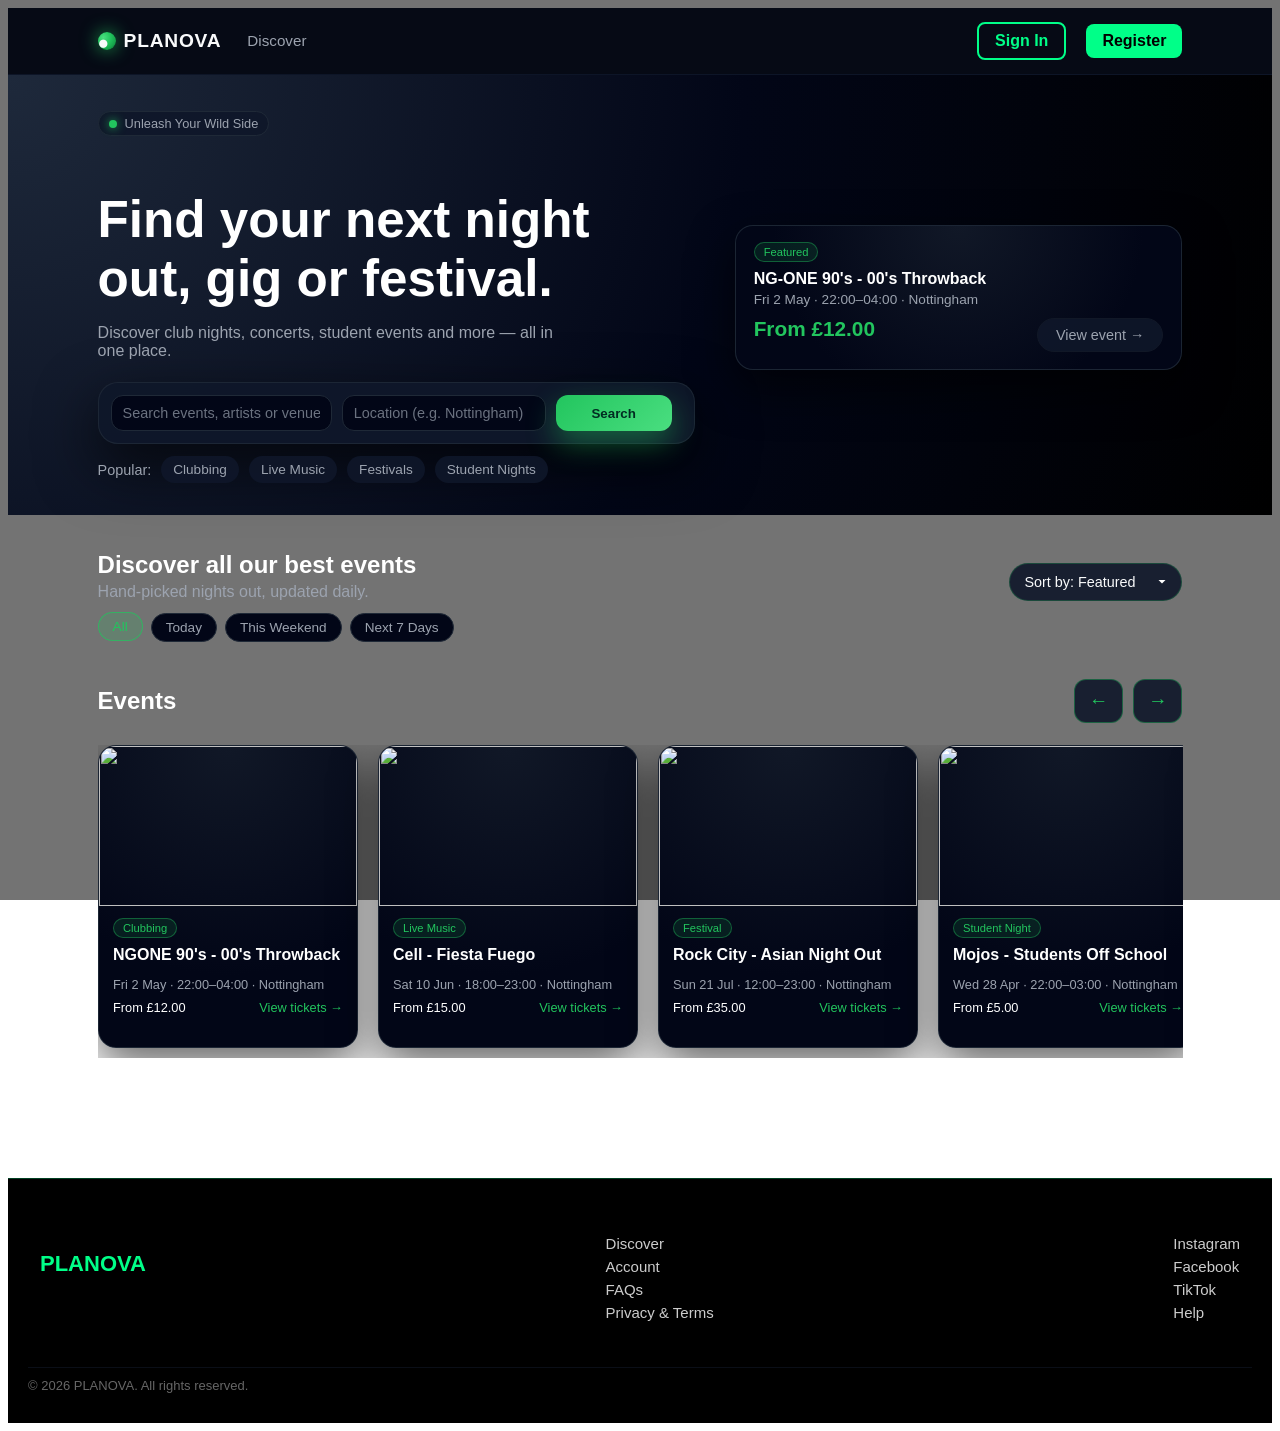
==== index.html @ 97da062a "Add files via upload" ====
<!DOCTYPE html>
<html lang="en">
<head>
  <meta charset="UTF-8" />
  <title>PLANOVA – Discover Events & Nights Out</title>
  <meta name="viewport" content="width=device-width, initial-scale=1" />
  <link rel="stylesheet" href="styles.css" />
  <style>
.btn-outline {
  padding: 8px 16px;
  border: 2px solid #00ff88;
  color: #00ff88;
  background: transparent;
  border-radius: 8px;
  font-weight: 600;
  text-decoration: none;
  transition: 0.25s ease;
}

.btn-outline:hover {
  background: #00ff88;
  color: #000;
  transform: translateY(-2px);
}

/* SIGN IN (outline) */
.nav .btn-outline {
  padding: 8px 16px !important;
  border: 2px solid #00ff88 !important;
  color: #00ff88 !important;
  background: transparent !important;
  border-radius: 8px !important;
  font-weight: 600 !important;
  text-decoration: none !important;
  transition: 0.25s ease !important;
  display: inline-block !important;
}

.nav .btn-outline:hover {
  background: #00ff88 !important;
  color: #000 !important;
  transform: translateY(-2px) !important;
}

/* REGISTER (primary) */
.nav .btn-primary {
  padding: 8px 16px !important;
  background: #00ff88 !important;
  color: #000 !important;
  border-radius: 8px !important;
  font-weight: 700 !important;
  text-decoration: none !important;
  border: none !important;
  transition: 0.25s ease !important;
  display: inline-block !important;
}

.nav .btn-primary:hover {
  background: #00cc66 !important;
  transform: translateY(-2px) !important;
}



  </style>
</head>
<body>

  <!-- NAV -->
  <header class="nav">
    <div class="nav-left">
      <a href="index.html" class="logo">
        <span class="logo-mark">●</span>
        PLANOVA
      </a>
      <nav class="nav-links">
        <a href="#discover">Discover</a>
      </nav>
    </div>
    <div class="nav-right">
      <a href="signin.html" class="btn-outline">Sign In</a>
      <a href="register.html" class="btn-primary">Register</a>
    </div>
  </header>

  <!-- HERO -->
   <section class="hero">
    <div class="hero-inner">
      <div class="hero-copy">
         <div class="hero-pill">
          <span class="dot-live"></span>
           Unleash Your Wild Side
        </div>

        <h1>Find your next night out, gig or festival.</h1>
        <p>Discover club nights, concerts, student events and more — all in one place.</p>

        <!-- SEARCH -->
        <form class="hero-search" id="hero-search">
          <input id="search-input" type="text" placeholder="Search events, artists or venues" />
          <input id="search-location" type="text" placeholder="Location (e.g. Nottingham)" />
          <button type="submit">Search</button>
        </form>

        <!-- TAGS -->
        <div class="hero-tags">
          <span>Popular:</span>
          <button data-tag="Clubbing">Clubbing</button>
          <button data-tag="Live Music">Live Music</button>
          <button data-tag="Festival">Festivals</button>
          <button data-tag="Student Night">Student Nights</button>
        </div>
      </div>












      <!-- FEATURED CARD -->
      <div class="hero-panel">
        <div class="mini-card">
          <span class="badge">Featured</span>
          <h3>NG-ONE 90's - 00's Throwback</h3>
          <p>Fri 2 May · 22:00–04:00 · Nottingham</p>
          <div class="mini-card-footer">
            <span class="price">From £12.00</span>
            <button class="btn-ghost" onclick="window.location.href='event.html?id=1'">
  View event →
</button>














          </div>
        </div>
      </div>
    </div>
  </section>

  <!-- DISCOVER -->
  <main class="main">
    <section class="section" id="discover">
      <div class="section-header">
        <div>
          <h2>Discover all our best events</h2>
          <p>Hand‑picked nights out, updated daily.</p>
        </div> 
        <select id="sort-select">
          <option value="featured">Sort by: Featured</option>
          <option value="price-asc">Price: Low to High</option>
          <option value="price-desc">Price: High to Low</option>
          <option value="date">Date: Soonest</option>
        </select>
      </div>

      <!-- DATE FILTERS -->
       <div class="filters-left" id="date-filters">
        <button class="filter-pill active" data-range="all">All</button>
        <button class="filter-pill" data-range="today">Today</button>
        <button class="filter-pill" data-range="weekend">This Weekend</button>
        <button class="filter-pill" data-range="week">Next 7 Days</button>
      </div>

      <!-- EVENT GRID -->
      <div class="events-slider-header">
  <h2>Events</h2>

  <div class="slider-controls">
    <button class="slider-btn" id="slide-left">←</button>
    <button class="slider-btn" id="slide-right">→</button>
  </div>
</div>

<div class="events-slider-wrapper">
  <div class="events-slider" id="events-slider"></div>
</div>


    </section>
  </main>

  <script src="script.js"></script>
  <script>
document.addEventListener("DOMContentLoaded", () => {
    const user = JSON.parse(localStorage.getItem("planova_user"));
    const navRight = document.querySelector(".nav-right");

    if (user) {
        navRight.innerHTML = `
            <div class="user-icon" onclick="window.location.href='profile.html'">
                <a href="account.html" class="nav-user-btn">Account</a>
            </div>
        `;
    } else {
        navRight.innerHTML = `
            <a href="signin.html" class="nav-btn">Sign In</a>
            <a href="register.html" class="nav-btn">Register</a>
        `;
    }
});
</script>

<footer class="footer">
  <div class="footer-inner">

    <div class="footer-col">
      <h3 class="footer-title">PLANOVA</h3>
    </div>

    <div class="footer-col">
      <a href="#discover">Discover</a>
      <a href="account.html">Account</a>
      <a href="#">FAQs</a>
      <a href="#">Privacy & Terms</a>
    </div>

    <div class="footer-col">
      <a href="#">Instagram</a>
      <a href="#">Facebook</a>
      <a href="#">TikTok</a>
      <a href="#">Help</a>
    </div>

  </div>

  <div class="footer-bottom">
    © 2026 PLANOVA. All rights reserved.
  </div>
</footer>

</body>
</html>
---- styles.css ----
:root {
  --bg: #020617;
  --bg-alt: #050816;
  --bg-soft: #0b1020;
  --card-bg: #020617;
  --accent: #22c55e;
  --accent-soft: rgba(34, 197, 94, 0.16);
  --accent-strong: #4ade80;
  --text: #f9fafb;
  --muted: #9ca3af;
  --border: #1f2937;
  --radius-lg: 18px;
  --radius-md: 12px;
  --radius-pill: 999px;
  --shadow-soft: 0 22px 60px rgba(0, 0, 0, 0.7);
  --shadow-card: 0 18px 45px rgba(0, 0, 0, 0.6);
  --transition: 0.18s ease-out;
  --font-sans: system-ui, -apple-system, BlinkMacSystemFont, "SF Pro Text", "Segoe UI", sans-serif;
}

*,
*::before,
*::after {
  box-sizing: border-box;
}

body {
  background: url("https://images.pexels.com/photos/1190297/pexels-photo-1190297.jpeg") no-repeat center center fixed;
  background-size: cover;
  color: white;
  font-family: Arial, sans-serif;
}

body::before {
  content: "";
  position: fixed;
  inset: 0;
  background: rgba(0,0,0,0.55); /* adjust darkness */
  z-index: -1;
}

/* NAV */

.nav {
  position: sticky;
  top: 0;
  z-index: 30;
  display: flex;
  align-items: center;
  justify-content: space-between;
  padding: 14px 7vw;
  background: rgba(3, 7, 18, 0.96);
  backdrop-filter: blur(18px);
  border-bottom: 1px solid rgba(15, 23, 42, 0.9);
}

.nav-left {
  display: flex;
  align-items: center;
  gap: 26px;
}

.logo {
  display: inline-flex;
  align-items: center;
  gap: 8px;
  font-weight: 800;
  font-size: 1.2rem;
  letter-spacing: 0.04em;
  color: var(--text);
  text-decoration: none;
}

.logo-mark {
  width: 18px;
  height: 18px;
  border-radius: 999px;
  background: radial-gradient(circle at 30% 30%, #4ade80, #22c55e 40%, #16a34a 70%, #052e16 100%);
  box-shadow: 0 0 18px rgba(34, 197, 94, 0.8);
}

.nav-links a {
  margin-right: 18px;
  font-size: 0.95rem;
  color: var(--muted);
  text-decoration: none;
  transition: color var(--transition);
}

.nav-links a:hover {
  color: var(--text);
}

.nav-right {
  display: flex;
  align-items: center;
  gap: 10px;
}

.nav-icon-btn {
  border-radius: 999px;
  border: 1px solid #1f2937;
  background: #020617;
  color: var(--muted);
  width: 34px;
  height: 34px;
  display: inline-flex;
  align-items: center;
  justify-content: center;
  cursor: pointer;
}

/* BUTTONS */

.btn-primary,
.btn-outline,
.btn-ghost,
.chip {
  border-radius: var(--radius-pill);
  padding: 8px 18px;
  font-size: 0.9rem;
  border: 1px solid transparent;
  cursor: pointer;
  text-decoration: none;
  display: inline-flex;
  align-items: center;
  justify-content: center;
  gap: 6px;
  transition:
    background var(--transition),
    color var(--transition),
    border-color var(--transition),
    transform var(--transition),
    box-shadow var(--transition);
}

.btn-primary {
  background: linear-gradient(135deg, #22c55e, #4ade80);
  color: #022c22;
  font-weight: 600;
  box-shadow: 0 14px 36px rgba(34, 197, 94, 0.55);
}

.btn-primary:hover {
  transform: translateY(-1px);
  box-shadow: 0 20px 48px rgba(34, 197, 94, 0.7);
}

.btn-outline {
  background: transparent;
  color: var(--text);
  border-color: #374151;
}

.btn-outline:hover {
  border-color: #4b5563;
  background: rgba(15, 23, 42, 0.9);
}

.btn-ghost {
  background: rgba(15, 23, 42, 0.9);
  color: var(--muted);
  border-color: #111827;
}

.btn-ghost:hover {
  background: var(--accent-soft);
  color: var(--accent);
  border-color: rgba(34, 197, 94, 0.7);
}

.chip {
  background: #020617;
  color: var(--muted);
  border-color: #1f2937;
  font-size: 0.8rem;
  padding: 6px 12px;
}

.chip:hover {
  background: var(--accent-soft);
  color: var(--accent);
  border-color: rgba(34, 197, 94, 0.7);
}

/* HERO */

.hero {
  padding: 36px 7vw 32px;
  background:
    radial-gradient(circle at top left, #1e293b 0, #020617 55%, #000 100%);
}

.hero-inner {
  display: grid;
  grid-template-columns: minmax(0, 1.6fr) minmax(0, 1.2fr);
  gap: 40px;
  align-items: center;
}

.hero-copy h1 {
  font-size: clamp(2.4rem, 4vw, 3.2rem);
  margin-bottom: 10px;
}

.hero-copy p {
  color: var(--muted);
  margin-bottom: 22px;
  max-width: 480px;
}

.hero-pill {
  display: inline-flex;
  align-items: center;
  gap: 8px;
  padding: 4px 10px;
  border-radius: var(--radius-pill);
  background: rgba(15, 23, 42, 0.9);
  border: 1px solid #1f2937;
  color: var(--muted);
  font-size: 0.8rem;
  margin-bottom: 12px;
}

.dot-live {
  width: 8px;
  height: 8px;
  border-radius: 999px;
  background: #22c55e;
  box-shadow: 0 0 10px rgba(34, 197, 94, 0.9);
}

/* HERO SEARCH */

.hero-search {
  display: grid;
  grid-template-columns: 2.1fr 1.4fr 1.1fr auto;
  gap: 10px;
  padding: 12px;
  background: rgba(15, 23, 42, 0.96);
  border-radius: 20px;
  border: 1px solid rgba(31, 41, 55, 0.9);
  box-shadow: var(--shadow-soft);
  margin-bottom: 12px;
}

.hero-search .field {
  display: flex;
  flex-direction: column;
  gap: 4px;
}

.hero-search label {
  font-size: 0.75rem;
  color: #6b7280;
}

.hero-search input {
  border-radius: var(--radius-md);
  border: 1px solid #1f2937;
  background: #020617;
  color: var(--text);
  padding: 9px 11px;
  font-size: 0.9rem;
}

.hero-search input::placeholder {
  color: #6b7280;
}

.hero-search button {
  border-radius: var(--radius-md);
  border: none;
  background: linear-gradient(135deg, #22c55e, #4ade80);
  color: #022c22;
  font-weight: 600;
  padding: 0 18px;
  cursor: pointer;
  box-shadow: 0 12px 30px rgba(34, 197, 94, 0.45);
  transition: transform var(--transition), box-shadow var(--transition);
}

.hero-search button:hover {
  transform: translateY(-1px);
  box-shadow: 0 18px 40px rgba(34, 197, 94, 0.6);
}

/* HERO TAGS & STATS */

.hero-tags {
  margin-top: 10px;
  display: flex;
  align-items: center;
  gap: 10px;
  flex-wrap: wrap;
  color: var(--muted);
  font-size: 0.9rem;
}

.hero-tags button {
  border-radius: var(--radius-pill);
  border: none;
  padding: 6px 12px;
  background: rgba(15, 23, 42, 0.9);
  color: var(--muted);
  cursor: pointer;
  font-size: 0.85rem;
  transition:
    background var(--transition),
    color var(--transition),
    transform var(--transition);
}

.hero-tags button:hover {
  background: var(--accent-soft);
  color: var(--accent);
  transform: translateY(-1px);
}

.hero-stats {
  margin-top: 18px;
  display: flex;
  gap: 20px;
  flex-wrap: wrap;
}

.hero-stats strong {
  display: block;
  font-size: 1.1rem;
}

.hero-stats span {
  font-size: 0.8rem;
  color: var(--muted);
}

/* HERO PANEL */

.hero-panel {
  display: flex;
  flex-direction: column;
  gap: 14px;
}

.mini-card {
  background: radial-gradient(circle at top, #111827 0, #020617 70%);
  border-radius: 18px;
  border: 1px solid rgba(31, 41, 55, 0.9);
  padding: 16px 18px;
  box-shadow: var(--shadow-card);
}

.mini-card h3 {
  margin: 8px 0 4px;
  font-size: 1rem;
}

.mini-card p {
  margin: 0;
  font-size: 0.85rem;
  color: var(--muted);
}

.mini-card-footer {
  margin-top: 10px;
  display: flex;
  justify-content: space-between;
  align-items: center;
}

.price {
  font-weight: 700;
}

.mini-stack {
  display: flex;
  flex-direction: column;
  gap: 8px;
}

.mini-pill {
  display: flex;
  gap: 10px;
  align-items: center;
  padding: 8px 10px;
  border-radius: 14px;
  background: rgba(15, 23, 42, 0.9);
  border: 1px solid #111827;
}

.mini-pill p {
  margin: 0;
  font-size: 0.85rem;
}

.mini-pill small {
  color: var(--muted);
  font-size: 0.75rem;
}

/* BADGES */

.badge {
  display: inline-flex;
  align-items: center;
  justify-content: center;
  border-radius: var(--radius-pill);
  padding: 3px 9px;
  font-size: 0.7rem;
  background: rgba(34, 197, 94, 0.12);
  color: var(--accent);
  border: 1px solid rgba(34, 197, 94, 0.4);
}

.badge-soft {
  background: rgba(15, 23, 42, 0.9);
  color: #e5e7eb;
  border-color: #1f2937;
}

/* MAIN & SECTIONS */

.main {
  padding: 10px 7vw 40px;
}

.section {
  margin-top: 26px;
}

.section-alt {
  background: radial-gradient(circle at top, #020617 0, #000 80%);
  border-radius: 24px;
  padding: 24px 20px;
  border: 1px solid #111827;
  box-shadow: var(--shadow-soft);
}

.section-header {
  display: flex;
  justify-content: space-between;
  align-items: flex-end;
  gap: 10px;
  margin-bottom: 12px;
}

.section-header h2 {
  margin: 0 0 4px;
}

.section-header p {
  margin: 0;
  color: var(--muted);
}

/* FILTERS */

.filters-left {
  display: flex;
  flex-wrap: wrap;
  gap: 8px;
  margin-bottom: 12px;
}

.filter-pill {
  border-radius: var(--radius-pill);
  border: 1px solid #1f2937;
  background: #020617;
  color: var(--muted);
  padding: 6px 14px;
  font-size: 0.85rem;
  cursor: pointer;
  transition:
    background var(--transition),
    color var(--transition),
    border-color var(--transition),
    transform var(--transition);
}

.filter-pill.active,
.filter-pill:hover {
  background: var(--accent-soft);
  color: var(--accent);
  border-color: rgba(34, 197, 94, 0.7);
  transform: translateY(-1px);
}

.filters-right select {
  border-radius: var(--radius-pill);
  border: 1px solid #1f2937;
  background: #020617;
  color: var(--muted);
  padding: 6px 12px;
  font-size: 0.85rem;
}

/* EVENTS GRID */

.events-grid {
  display: grid;
  grid-template-columns: repeat(auto-fill, minmax(260px, 1fr));
  gap: 18px;
  margin-top: 10px;
}

.event-card {
  background: radial-gradient(circle at top, #111827 0, #020617 70%);
  border-radius: 18px;
  border: 1px solid rgba(31, 41, 55, 0.9);
  overflow: hidden;
  box-shadow: var(--shadow-card);
  display: flex;
  flex-direction: column;
  cursor: pointer;
  text-decoration: none;
  color: inherit;
  transition:
    transform var(--transition),
    box-shadow var(--transition),
    border-color var(--transition);
}

.event-card:hover {
  transform: translateY(-4px);
  box-shadow: 0 24px 60px rgba(0, 0, 0, 0.8);
  border-color: rgba(34, 197, 94, 0.6);
}

.event-card img {
  width: 100%;
  height: 160px;
  object-fit: cover;
}

.event-card-body {
  padding: 12px 14px 14px;
}

.event-title {
  margin: 8px 0 4px;
  font-size: 1rem;
  font-weight: 600;
}

.event-meta {
  font-size: 0.8rem;
  color: var(--muted);
  margin-bottom: 8px;
}

.event-footer {
  display: flex;
  justify-content: space-between;
  align-items: center;
  font-size: 0.8rem;
  margin-top: 6px;
}

.event-cta {
  font-size: 0.8rem;
  color: var(--accent);
}

/* CITY GRID */

.city-grid {
  display: grid;
  grid-template-columns: repeat(auto-fill, minmax(190px, 1fr));
  gap: 14px;
}

.city-card {
  background: rgba(15, 23, 42, 0.96);
  border-radius: 16px;
  border: 1px solid #111827;
  padding: 12px 14px;
}

.city-card h3 {
  margin: 0 0 4px;
}

.city-card p {
  margin: 0 0 4px;
  font-size: 0.85rem;
  color: var(--muted);
}

.city-card span {
  font-size: 0.8rem;
  color: var(--accent);
}

/* ORGANISERS */

.organiser-layout {
  display: grid;
  grid-template-columns: minmax(0, 1.6fr) minmax(0, 1.2fr);
  gap: 26px;
  align-items: center;
}

.feature-list {
  list-style: none;
  padding-left: 0;
  margin: 12px 0;
}

.feature-list li {
  font-size: 0.9rem;
  color: var(--muted);
  margin-bottom: 6px;
}

.organiser-cta {
  display: flex;
  flex-wrap: wrap;
  gap: 10px;
  margin-top: 10px;
}

.organiser-panel {
  background: rgba(15, 23, 42, 0.96);
  border-radius: 18px;
  border: 1px solid #111827;
  padding: 14px 16px;
}

.stat-card h3 {
  margin: 4px 0 2px;
}

.stat-card p {
  margin: 0;
  font-size: 0.85rem;
  color: var(--muted);
}

.stat-row {
  display: flex;
  justify-content: space-between;
  margin-top: 10px;
}

.stat-row p {
  margin: 0;
  font-size: 0.8rem;
  color: var(--muted);
}

.stat-row h4 {
  margin: 2px 0 0;
}

.stat-bar {
  margin-top: 12px;
  height: 6px;
  border-radius: 999px;
  background: #020617;
  overflow: hidden;
}

.stat-bar span {
  display: block;
  height: 100%;
  background: linear-gradient(90deg, #22c55e, #4ade80);
}

.muted {
  color: var(--muted);
  font-size: 0.8rem;
}

/* EVENT DETAIL */

.event-main {
  padding-bottom: 40px;
}

/* ================================
   PLANOVA EVENT PAGE — UPGRADED
   ================================ */

/* EVENT HERO — Enhanced */
.event-hero {
  position: relative;
  height: 340px;
  overflow: hidden;
  border-bottom: 1px solid rgba(34, 197, 94, 0.15);
}

.event-hero img {
  width: 100%;
  height: 100%;
  object-fit: cover;
  filter: brightness(0.45) saturate(1.2);
  transform: scale(1.05);
}

.event-hero-overlay {
  position: absolute;
  inset: 0;
  padding: 50px 7vw;
  display: flex;
  flex-direction: column;
  justify-content: flex-end;
  gap: 12px;
  background: linear-gradient(
    to top,
    rgba(0, 0, 0, 0.65),
    rgba(0, 0, 0, 0.1)
  );
}

.event-hero-overlay h1 {
  font-size: clamp(2.2rem, 4vw, 3rem);
  font-weight: 800;
  text-shadow: 0 4px 20px rgba(0, 0, 0, 0.7);
}

.event-hero-overlay p {
  font-size: 1rem;
  color: #e5e7eb;
  opacity: 0.9;
}

/* EVENT LAYOUT — Improved spacing + readability */
.event-layout {
  padding: 40px 7vw 60px;
  display: grid;
  grid-template-columns: minmax(0, 2.2fr) minmax(0, 1fr);
  gap: 30px;
}

/* EVENT CONTENT — Cleaner, more premium */
.event-content {
  background: rgba(15, 23, 42, 0.85);
  border-radius: 20px;
  border: 1px solid rgba(34, 197, 94, 0.15);
  padding: 26px 28px;
  box-shadow: 0 18px 45px rgba(0, 0, 0, 0.55);
  backdrop-filter: blur(12px);
  animation: fadeIn 0.4s ease-out;
}

.event-content h2 {
  font-size: 1.6rem;
  margin-bottom: 12px;
}

.event-content p {
  line-height: 1.6;
  font-size: 1rem;
}

/* SIDEBAR — More premium card design */
.event-sidebar .event-card {
  background: rgba(15, 23, 42, 0.9);
  border-radius: 18px;
  border: 1px solid rgba(34, 197, 94, 0.2);
  padding: 20px 22px;
  box-shadow: 0 14px 35px rgba(0, 0, 0, 0.55);
  backdrop-filter: blur(10px);
  transition: transform 0.2s ease, box-shadow 0.2s ease;
}

.event-sidebar .event-card:hover {
  transform: translateY(-3px);
  box-shadow: 0 22px 55px rgba(0, 0, 0, 0.7);
}

.event-sidebar h3,
.event-sidebar h4 {
  margin-top: 0;
  margin-bottom: 10px;
}

/* TICKET PRICE */
.price {
  font-size: 1.3rem;
  font-weight: 700;
  color: var(--accent);
  margin-bottom: 12px;
}

/* MODAL — Fully styled */
.modal {
  position: fixed;
  inset: 0;
  background: rgba(0, 0, 0, 0.65);
  display: none;
  align-items: center;
  justify-content: center;
  z-index: 200;
  backdrop-filter: blur(6px);
}

.modal.show {
  display: flex;
}

.modal-content {
  background: rgba(15, 23, 42, 0.95);
  border-radius: 20px;
  padding: 28px 30px;
  width: 90%;
  max-width: 420px;
  border: 1px solid rgba(34, 197, 94, 0.25);
  box-shadow: 0 20px 60px rgba(0, 0, 0, 0.75);
  animation: fadeIn 0.3s ease-out;
}

.modal-content h3 {
  margin-top: 0;
  margin-bottom: 10px;
  font-size: 1.4rem;
}

.modal-content p {
  margin-bottom: 18px;
  color: var(--muted);
}

/* MOBILE IMPROVEMENTS */
@media (max-width: 900px) {
  .event-layout {
    grid-template-columns: 1fr;
  }

  .event-hero {
    height: 260px;
  }

  .event-content {
    padding: 22px;
  }
}

.ticket-tier {
  display: flex;
  justify-content: space-between;
  align-items: center;
  margin-bottom: 6px;
  font-size: 0.9rem;
}

.small-text {
  font-size: 0.8rem;
  color: var(--muted);
  margin-top: 6px;
}

.full-width {
  width: 100%;
}

.share-row {
  display: flex;
  flex-wrap: wrap;
  gap: 6px;
}

/* FOOTER */

.footer {
  border-top: 1px solid #111827;
  padding: 18px 7vw 24px;
  background: #020617;
  color: var(--muted);
  font-size: 0.85rem;
}

.footer-top {
  display: grid;
  grid-template-columns: 2fr 1fr 1fr 1fr;
  gap: 20px;
  margin-bottom: 12px;
}

.footer-top h4,
.footer-top h5 {
  margin: 0 0 6px;
  color: var(--text);
}

.footer-top a {
  display: block;
  color: var(--muted);
  text-decoration: none;
  margin-bottom: 4px;
  font-size: 0.85rem;
}

.footer-top a:hover {
  color: var(--text);
}

.footer-bottom {
  display: flex;
  justify-content: space-between;
  align-items: center;
  border-top: 1px solid #111827;
  padding-top: 10px;
}

/* RESPONSIVE */

@media (max-width: 1024px) {
  .hero-inner {
    grid-template-columns: 1.4fr 1.2fr;
  }

  .organiser-layout {
    grid-template-columns: 1.4fr 1.2fr;
  }
}

@media (max-width: 900px) {
  .hero-inner {
    grid-template-columns: 1fr;
  }

  .hero-panel {
    order: -1;
  }

  .hero-search {
    grid-template-columns: 1fr 1fr;
  }

  .event-layout {
    grid-template-columns: 1fr;
  }

  .footer-top {
    grid-template-columns: 1.5fr 1fr 1fr;
  }
}

@media (max-width: 700px) {
  .nav {
    padding-inline: 4vw;
  }

  .hero,
  .main,
  .event-layout,
  .footer {
    padding-inline: 4vw;
  }

  .nav-links {
    display: none;
  }

  .hero-search {
    grid-template-columns: 1fr;
  }

  .footer-top {
    grid-template-columns: 1fr 1fr;
  }
}

@media (max-width: 480px) {
  .footer-top {
    grid-template-columns: 1fr;
  }
}

/* ================================
   PLANOVA AUTH PAGES (Sign In / Register)
   ================================ */

.auth-container {
  min-height: calc(100vh - 80px);
  display: flex;
  align-items: center;
  justify-content: center;
  padding: 40px 20px;
}

.auth-box {
  width: 100%;
  max-width: 420px;
  background: rgba(15, 23, 42, 0.85);
  border: 1px solid rgba(34, 197, 94, 0.25);
  border-radius: 18px;
  padding: 32px 28px;
  box-shadow: 0 20px 60px rgba(0, 0, 0, 0.65);
  backdrop-filter: blur(14px);
  animation: fadeIn 0.4s ease-out;
}

.auth-box h2 {
  margin: 0 0 6px;
  font-size: 1.8rem;
  font-weight: 700;
  color: #f9fafb;
}

.auth-box .muted {
  margin-bottom: 20px;
  display: block;
  color: #9ca3af;
  font-size: 0.9rem;
}

.auth-box form {
  display: flex;
  flex-direction: column;
  gap: 14px;
}

.auth-box label {
  font-size: 0.85rem;
  color: #d1d5db;
}

.auth-box input {
  width: 100%;
  padding: 10px 12px;
  border-radius: 12px;
  border: 1px solid #1f2937;
  background: #020617;
  color: #f9fafb;
  font-size: 0.95rem;
  transition: border-color 0.2s ease;
}

.auth-box input:focus {
  border-color: #22c55e;
  outline: none;
  box-shadow: 0 0 0 2px rgba(34, 197, 94, 0.25);
}

.password-field {
  position: relative;
  display: flex;
  align-items: center;
}

.password-field input {
  width: 100%;
}

.toggle-password {
  position: absolute;
  right: 10px;
  background: none;
  border: none;
  color: #9ca3af;
  cursor: pointer;
  font-size: 1rem;
  transition: color 0.2s ease;
}

.toggle-password:hover {
  color: #22c55e;
}

.auth-switch {
  margin-top: 16px;
  text-align: center;
  font-size: 0.9rem;
  color: #9ca3af;
}

.auth-switch a {
  color: #22c55e;
  text-decoration: none;
  font-weight: 600;
}

.auth-switch a:hover {
  text-decoration: underline;
}

/* Buttons reused from main theme */
.full-width {
  width: 100%;
}

/* Fade animation */
@keyframes fadeIn {
  from {
    opacity: 0;
    transform: translateY(12px);
  }
  to {
    opacity: 1;
    transform: translateY(0);
  }
}

/* Mobile */
@media (max-width: 480px) {
  .auth-box {
    padding: 26px 22px;
  }

  .auth-box h2 {
    font-size: 1.6rem;
  }
}

/* ================================
   PLANOVA EVENT SLIDER
   ================================ */

.events-slider-header {
  display: flex;
  justify-content: space-between;
  align-items: center;
  margin-top: 25px;
  margin-bottom: 10px;
}

.slider-controls {
  display: flex;
  gap: 10px;
}
.events-slider {
  display: flex;
  gap: 18px;
  overflow-x: auto;
  scroll-behavior: smooth;
  padding-bottom: 10px;
}
#events-slider {
  display: flex;
  gap: 20px;
  transition: transform 3.35s ease; /* smooth + fast */
  will-change: transform; /* forces GPU acceleration */
}


.events-slider::-webkit-scrollbar {
  display: none;
}

.slider-btn {
  background: rgba(15, 23, 42, 0.9);
  border: 1px solid rgba(34, 197, 94, 0.4);
  color: var(--accent);
  padding: 10px 14px;
  border-radius: 12px;
  cursor: pointer;
  font-size: 1.2rem;
  transition: 0.2s ease;
  backdrop-filter: blur(6px);
}

.slider-btn:hover {
  background: rgba(34, 197, 94, 0.2);
}

.slider-btn.left {
  left: -10px;
}

.slider-btn.right {
  right: -10px;
}

/* Event cards inside slider */
.events-slider .event-card {
  min-width: 260px;
  max-width: 260px;
  flex-shrink: 0;
}

/* ================================
   PLANOVA SORT DROPDOWN
   ================================ */

#sort-select {
  appearance: none;
  -webkit-appearance: none;
  -moz-appearance: none;

  background: rgba(15, 23, 42, 0.9);
  border: 1px solid rgba(34, 197, 94, 0.25);
  color: var(--text);

  padding: 10px 40px 10px 14px;
  border-radius: var(--radius-pill);
  font-size: 0.9rem;
  cursor: pointer;

  backdrop-filter: blur(8px);
  transition: 0.2s ease;
  position: relative;

  background-image: url("data:image/svg+xml;utf8,<svg fill='%23ffffff' height='20' width='20' viewBox='0 0 20 20' xmlns='http://www.w3.org/2000/svg'><polygon points='5,7 15,7 10,12'/></svg>");
  background-repeat: no-repeat;
  background-position: right 12px center;
  background-size: 14px;
}

#sort-select:hover {
  border-color: rgba(34, 197, 94, 0.5);
  background: rgba(15, 23, 42, 0.95);
}

#sort-select:focus {
  outline: none;
  border-color: var(--accent);
  box-shadow: 0 0 0 2px rgba(34, 197, 94, 0.25);
}

/* Dropdown options */
#sort-select option {
  background: #0b1020;
  color: var(--text);
  padding: 10px;
}

.nav-user-btn {
  display: flex;
  align-items: center;
  gap: 6px;
  padding: 8px 14px;
  background: #111;
  color: white;
  border-radius: 8px;
  font-weight: 600;
  text-decoration: none;
  transition: 0.25s ease;
}

.nav-user-btn:hover {
  background: #00ff88;
  color: #000;
  transform: translateY(-2px);
}

.btn-outline {
  padding: 8px 16px;
  border: 2px solid #00ff88;
  color: #00ff88;
  background: transparent;
  border-radius: 8px;
  font-weight: 600;
  text-decoration: none;
  transition: 0.25s ease;
}

.btn-outline:hover {
  background: #00ff88;
  color: #000;
  transform: translateY(-2px);
}

/* SIGN IN (outline) */
.nav .btn-outline {
  padding: 8px 16px !important;
  border: 2px solid #00ff88 !important;
  color: #00ff88 !important;
  background: transparent !important;
  border-radius: 8px !important;
  font-weight: 600 !important;
  text-decoration: none !important;
  transition: 0.25s ease !important;
  display: inline-block !important;
}

.nav .btn-outline:hover {
  background: #00ff88 !important;
  color: #000 !important;
  transform: translateY(-2px) !important;
}

/* REGISTER (primary) */
.nav .btn-primary {
  padding: 8px 16px !important;
  background: #00ff88 !important;
  color: #000 !important;
  border-radius: 8px !important;
  font-weight: 700 !important;
  text-decoration: none !important;
  border: none !important;
  transition: 0.25s ease !important;
  display: inline-block !important;
}

.nav .btn-primary:hover {
  background: #00cc66 !important;
  transform: translateY(-2px) !important;
}

/* Base navbar button */
.nav-btn {
  padding: 8px 16px;
  border-radius: 8px;
  font-weight: 600;
  text-decoration: none;
  display: inline-block;
  transition: 0.25s ease;
  margin-left: 10px;
}

/* Sign In (outline style) */
.nav-btn[href*="signin"] {
  border: 2px solid #00ff88;
  color: #00ff88;
  background: transparent;
}

.nav-btn[href*="signin"]:hover {
  background: #00ff88;
  color: #000;
  transform: translateY(-2px);
}

/* Register (primary neon style) */
.nav-btn[href*="register"] {
  background: #00ff88;
  color: #000;
  border: none;
}

.nav-btn[href*="register"]:hover {
  background: #00cc66;
  transform: translateY(-2px);
}
/* FOOTER */
.footer {
  background: #000;
  padding: 50px 20px 30px;
  border-top: 1px solid rgba(0,255,136,0.25);
  margin-top: 80px;
}

.footer-inner {
  max-width: 1200px;
  margin: auto;
  display: flex;
  justify-content: space-between;
  flex-wrap: wrap;
  gap: 40px;
}

.footer-title {
  font-size: 22px;
  font-weight: 700;
  color: #00ff88;
  margin-bottom: 10px;
}

.footer-col a {
  display: block;
  margin: 6px 0;
  color: #ccc;
  text-decoration: none;
  transition: 0.25s ease;
  font-size: 15px;
}

.footer-col a:hover {
  color: #00ff88;
  transform: translateX(4px);
}

.footer-bottom {
  text-align: center;
  margin-top: 40px;
  font-size: 13px;
  opacity: 0.6;
  color: #aaa;
}

/* Mobile */
@media (max-width: 700px) {
  .footer-inner {
    flex-direction: column;
    text-align: center;
  }

  .footer-col a:hover {
    transform: translateX(0);
  }
}
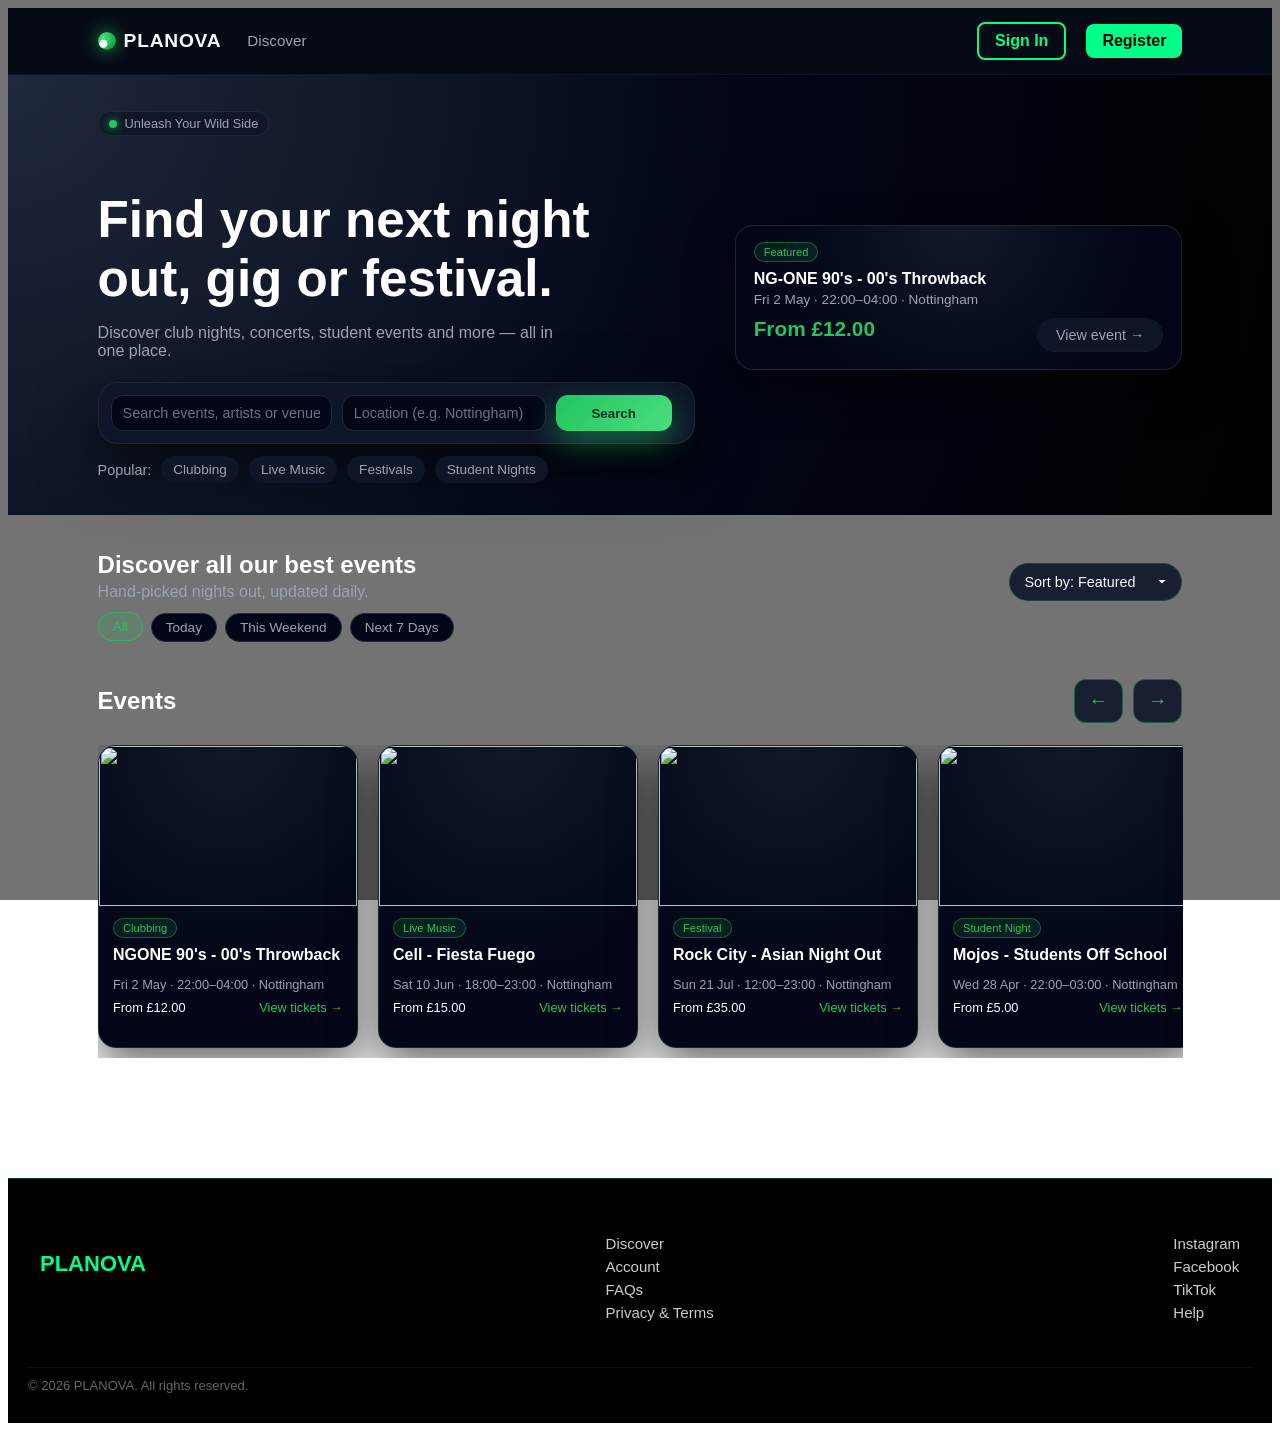
==== commit bb69835d: "Add files via upload" ====
--- a/index.html
+++ b/index.html
@@ -228,7 +228,7 @@
       <a href="#discover">Discover</a>
       <a href="account.html">Account</a>
       <a href="#">FAQs</a>
-      <a href="#">Privacy & Terms</a>
+      <a href="legal.html">Privacy & Terms</a>
     </div>
 
     <div class="footer-col">
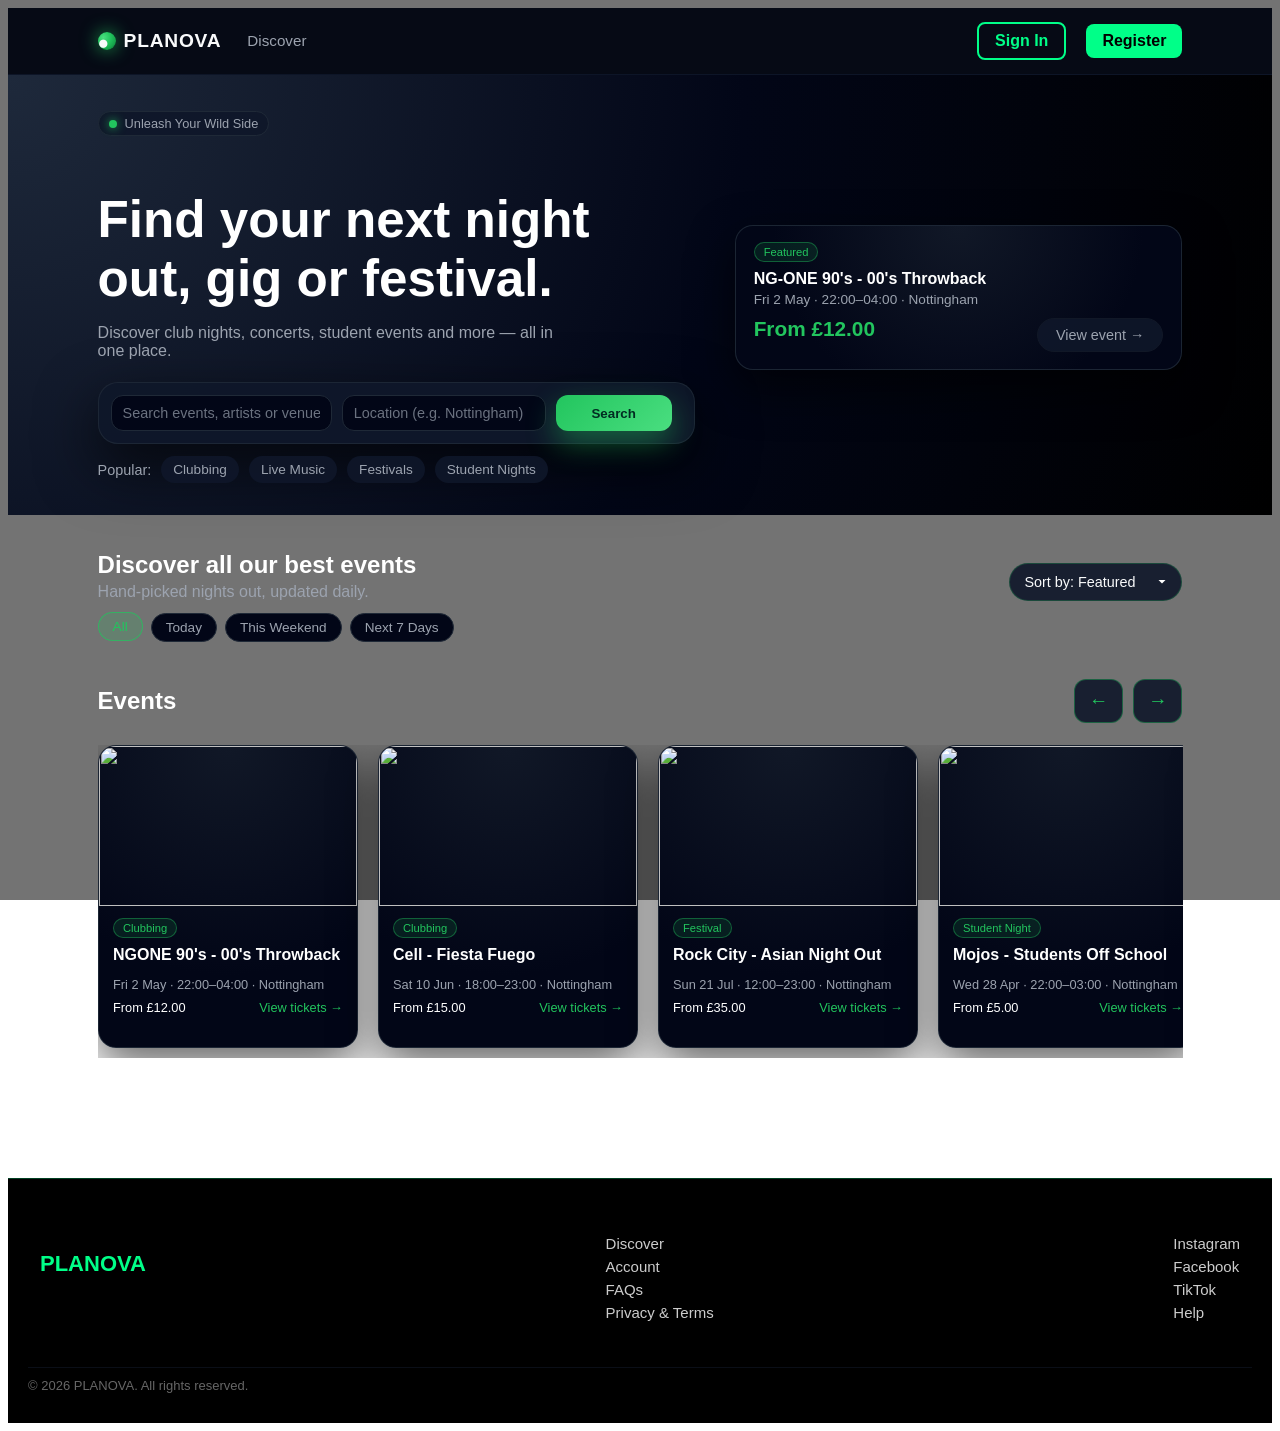
==== commit 1b51748c: "Add files via upload" ====
--- a/index.html
+++ b/index.html
@@ -112,17 +112,7 @@
         </div>
       </div>
 
-
-
-
-
-
-
-
-
-
-
-
+<!--------------------------------------------------------------------->
       <!-- FEATURED CARD -->
       <div class="hero-panel">
         <div class="mini-card">
@@ -134,19 +124,7 @@
             <button class="btn-ghost" onclick="window.location.href='event.html?id=1'">
   View event →
 </button>
-
-
-
-
-
-
-
-
-
-
-
-
-
+<!-------------------------------------------------------------------------------------------->
 
           </div>
         </div>
